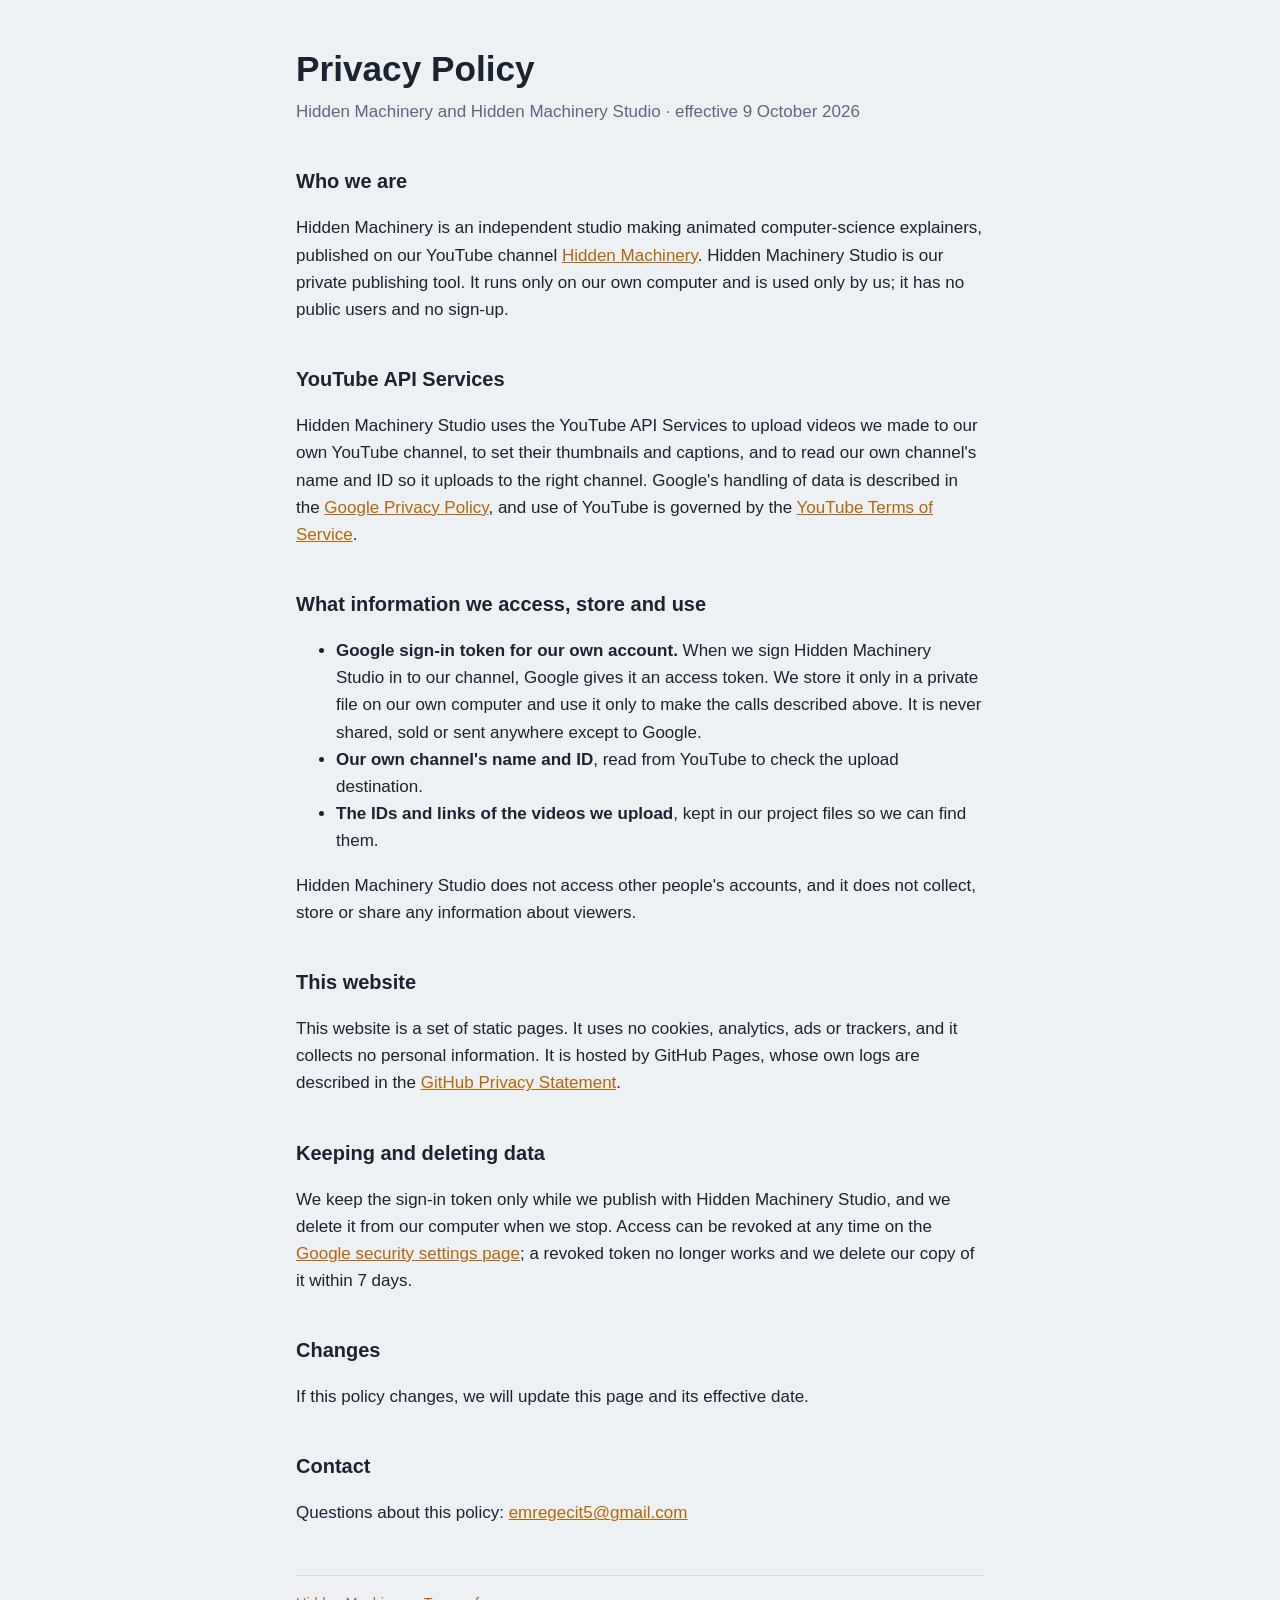
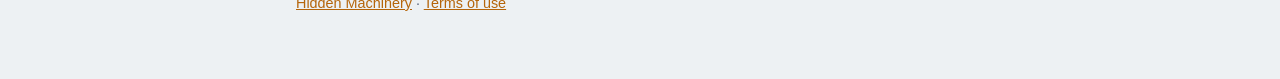
==== privacy.html @ 4d9b6783 "Hidden Machinery site: home, privacy policy, terms" ====
<!doctype html>
<html lang="en">
<head>
  <meta charset="utf-8">
  <meta name="viewport" content="width=device-width, initial-scale=1">
  <title>Privacy Policy · Hidden Machinery</title>
  <link rel="stylesheet" href="style.css">
</head>
<body>
<main>
  <header>
    <h1>Privacy Policy</h1>
    <p>Hidden Machinery and Hidden Machinery Studio · effective 9 October 2026</p>
  </header>

  <h2>Who we are</h2>
  <p>Hidden Machinery is an independent studio making animated computer-science explainers, published on our YouTube
  channel <a href="https://www.youtube.com/@HiddenMachinery">Hidden Machinery</a>. Hidden Machinery Studio is our
  private publishing tool. It runs only on our own computer and is used only by us; it has no public users and no
  sign-up.</p>

  <h2>YouTube API Services</h2>
  <p>Hidden Machinery Studio uses the YouTube API Services to upload videos we made to our own YouTube channel, to set
  their thumbnails and captions, and to read our own channel's name and ID so it uploads to the right channel.
  Google's handling of data is described in the
  <a href="https://www.google.com/policies/privacy">Google Privacy Policy</a>, and use of YouTube is governed by the
  <a href="https://www.youtube.com/t/terms">YouTube Terms of Service</a>.</p>

  <h2>What information we access, store and use</h2>
  <ul>
    <li><strong>Google sign-in token for our own account.</strong> When we sign Hidden Machinery Studio in to our
    channel, Google gives it an access token. We store it only in a private file on our own computer and use it only
    to make the calls described above. It is never shared, sold or sent anywhere except to Google.</li>
    <li><strong>Our own channel's name and ID</strong>, read from YouTube to check the upload destination.</li>
    <li><strong>The IDs and links of the videos we upload</strong>, kept in our project files so we can find them.</li>
  </ul>
  <p>Hidden Machinery Studio does not access other people's accounts, and it does not collect, store or share any
  information about viewers.</p>

  <h2>This website</h2>
  <p>This website is a set of static pages. It uses no cookies, analytics, ads or trackers, and it collects no
  personal information. It is hosted by GitHub Pages, whose own logs are described in the
  <a href="https://docs.github.com/en/site-policy/privacy-policies/github-general-privacy-statement">GitHub Privacy
  Statement</a>.</p>

  <h2>Keeping and deleting data</h2>
  <p>We keep the sign-in token only while we publish with Hidden Machinery Studio, and we delete it from our computer
  when we stop. Access can be revoked at any time on the
  <a href="https://security.google.com/settings/security/permissions">Google security settings page</a>; a revoked
  token no longer works and we delete our copy of it within 7 days.</p>

  <h2>Changes</h2>
  <p>If this policy changes, we will update this page and its effective date.</p>

  <h2>Contact</h2>
  <p>Questions about this policy: <a href="mailto:emregecit5@gmail.com">emregecit5@gmail.com</a></p>

  <footer><a href="index.html">Hidden Machinery</a> · <a href="terms.html">Terms of use</a></footer>
</main>
</body>
</html>
---- style.css ----
:root {
  --ink: #1b2333;
  --muted: #5a6880;
  --paper: #edf1f3;
  --card: #ffffff;
  --accent: #b5650a;
  --line: #d3dce1;
}
@media (prefers-color-scheme: dark) {
  :root {
    --ink: #e9eef2;
    --muted: #a9b5c6;
    --paper: #141a26;
    --card: #1d2433;
    --accent: #ffae1a;
    --line: #2c3547;
  }
}
* { box-sizing: border-box; }
body {
  margin: 0;
  background: var(--paper);
  color: var(--ink);
  font: 17px/1.6 -apple-system, BlinkMacSystemFont, "Segoe UI", Roboto, sans-serif;
}
main { max-width: 720px; margin: 0 auto; padding: 48px 16px 64px; }
header p { color: var(--muted); margin-top: 0; }
h1 { font-size: 2.2rem; line-height: 1.2; margin: 0 0 8px; }
h2 { font-size: 1.25rem; margin-top: 2em; }
a { color: var(--accent); }
.card { background: var(--card); border: 1px solid var(--line); border-radius: 12px; padding: 16px 20px; margin: 24px 0; }
nav { display: flex; flex-wrap: wrap; gap: 16px; margin: 24px 0; }
footer { margin-top: 48px; padding-top: 16px; border-top: 1px solid var(--line); color: var(--muted); font-size: 0.9rem; }
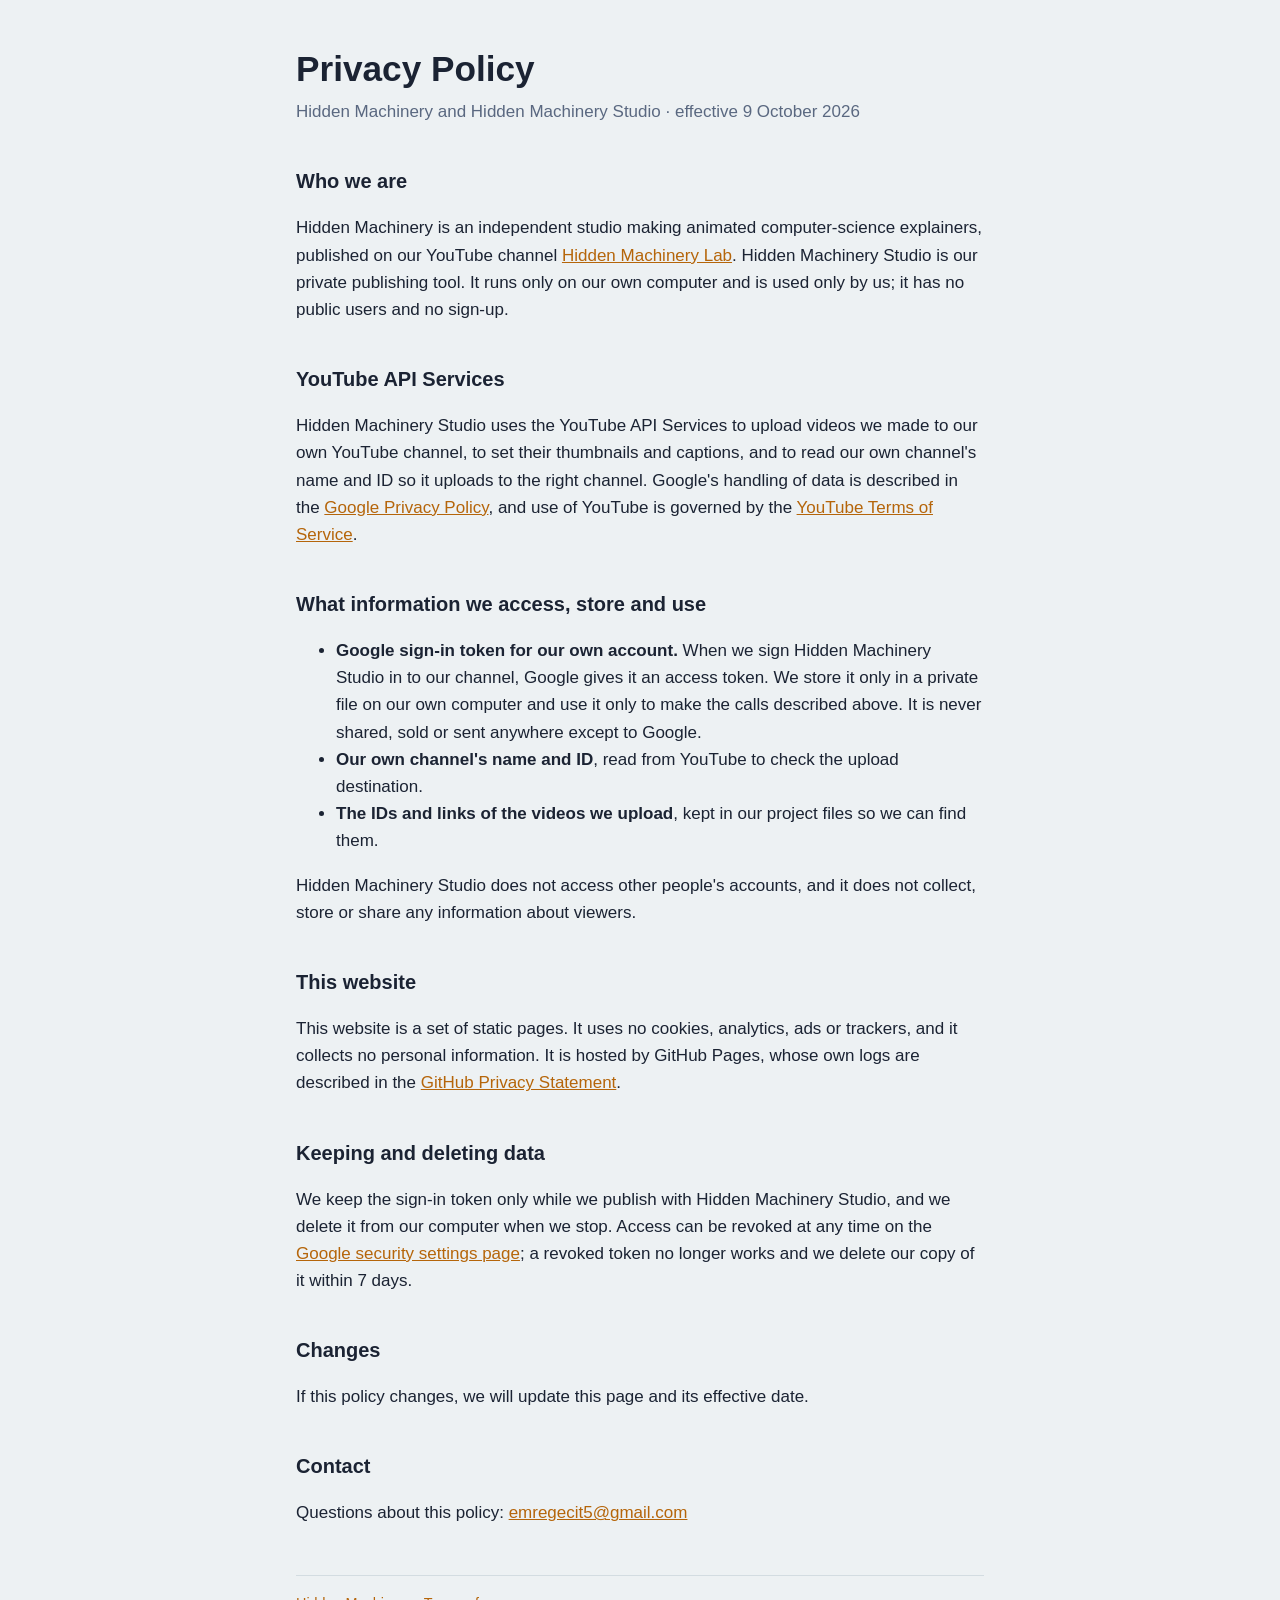
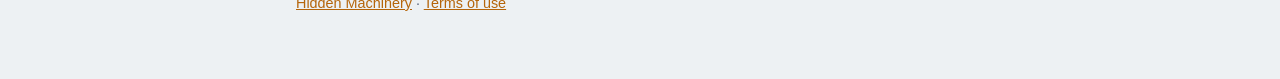
==== commit 7d2f5f32: "Link the YouTube channel @HiddenMachineryLab @HiddenMachinery belongs to someone else; our channel's" ====
--- a/privacy.html
+++ b/privacy.html
@@ -15,7 +15,7 @@
 
   <h2>Who we are</h2>
   <p>Hidden Machinery is an independent studio making animated computer-science explainers, published on our YouTube
-  channel <a href="https://www.youtube.com/@HiddenMachinery">Hidden Machinery</a>. Hidden Machinery Studio is our
+  channel <a href="https://www.youtube.com/@HiddenMachineryLab">Hidden Machinery Lab</a>. Hidden Machinery Studio is our
   private publishing tool. It runs only on our own computer and is used only by us; it has no public users and no
   sign-up.</p>
 
